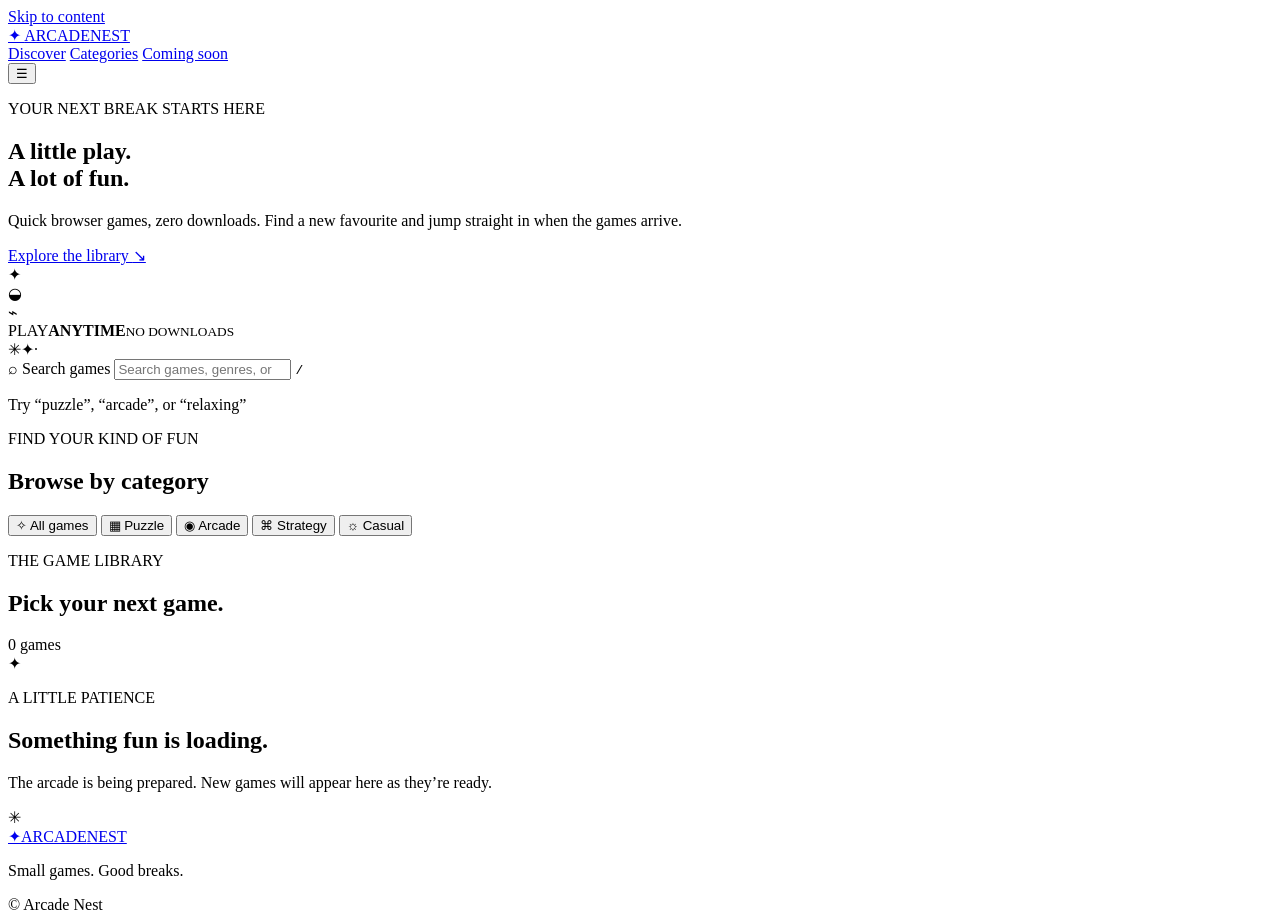
==== index.html @ bd43279f "Add files via upload" ====
<!doctype html>
<html lang="en">
<head>
  <meta charset="utf-8">
  <meta name="viewport" content="width=device-width, initial-scale=1">
  <meta name="description" content="Discover quick, fun browser games. Play free online games on Arcade Nest.">
  <meta name="theme-color" content="#10131f">
  <title>Arcade Nest — Play Something Different</title>
  <link rel="stylesheet" href="styles.css">
</head>
<body>
  <a class="skip-link" href="#main">Skip to content</a>
  <header class="site-header">
    <a class="brand" href="./" aria-label="Arcade Nest home">
      <span class="brand-mark" aria-hidden="true">✦</span>
      <span>ARCADE<span class="brand-accent">NEST</span></span>
    </a>
    <nav class="main-nav" aria-label="Main navigation">
      <a class="nav-link active" href="#discover">Discover</a>
      <a class="nav-link" href="#categories">Categories</a>
      <a class="nav-link" href="#coming-soon">Coming soon</a>
    </nav>
    <button class="menu-button" id="menuButton" aria-label="Open navigation" aria-expanded="false">☰</button>
  </header>

  <main id="main">
    <section class="hero" id="discover">
      <div class="hero-copy">
        <p class="eyebrow"><span class="live-dot"></span> YOUR NEXT BREAK STARTS HERE</p>
        <h1>A little play.<br><span>A lot of fun.</span></h1>
        <p class="hero-description">Quick browser games, zero downloads. Find a new favourite and jump straight in when the games arrive.</p>
        <a class="button button-primary" href="#game-library">Explore the library <span aria-hidden="true">↘</span></a>
      </div>
      <div class="hero-art" aria-hidden="true">
        <div class="art-orbit orbit-one"></div><div class="art-orbit orbit-two"></div>
        <div class="art-tile tile-purple">✦</div>
        <div class="art-tile tile-orange">◒</div>
        <div class="art-tile tile-green">⌁</div>
        <div class="art-center"><span>PLAY</span><strong>ANYTIME</strong><small>NO DOWNLOADS</small></div>
        <span class="spark spark-one">✳</span><span class="spark spark-two">✦</span><span class="spark spark-three">·</span>
      </div>
    </section>

    <section class="search-section" aria-label="Find a game">
      <div class="search-wrap">
        <span class="search-icon" aria-hidden="true">⌕</span>
        <label class="visually-hidden" for="gameSearch">Search games</label>
        <input id="gameSearch" type="search" placeholder="Search games, genres, or moods..." autocomplete="off">
        <kbd>/</kbd>
      </div>
      <p class="search-hint">Try “puzzle”, “arcade”, or “relaxing”</p>
    </section>

    <section class="section-block" id="categories">
      <div class="section-heading">
        <div><p class="eyebrow">FIND YOUR KIND OF FUN</p><h2>Browse by category</h2></div>
      </div>
      <div class="category-list" role="group" aria-label="Filter games by category">
        <button class="category-chip selected" data-category="all"><span>✧</span> All games</button>
        <button class="category-chip" data-category="puzzle"><span>▦</span> Puzzle</button>
        <button class="category-chip" data-category="arcade"><span>◉</span> Arcade</button>
        <button class="category-chip" data-category="strategy"><span>⌘</span> Strategy</button>
        <button class="category-chip" data-category="casual"><span>☼</span> Casual</button>
      </div>
    </section>

    <section class="section-block library-section" id="game-library">
      <div class="section-heading library-heading">
        <div><p class="eyebrow">THE GAME LIBRARY</p><h2>Pick your next game<span class="heading-period">.</span></h2></div>
        <span class="result-count" id="resultCount">0 games</span>
      </div>
      <div class="game-grid" id="gameGrid" aria-live="polite">
        <!-- Game cards are rendered from games.js. Add real games to the catalogue when ready. -->
      </div>
      <div class="empty-state" id="emptyState" hidden>
        <div class="empty-icon">⌕</div><h3>No games found</h3><p>Try another search or choose a different category.</p>
        <button class="button button-secondary" id="resetFilters">Clear filters</button>
      </div>
    </section>

    <section class="coming-soon-section" id="coming-soon">
      <div class="coming-icon" aria-hidden="true">✦</div>
      <div><p class="eyebrow">A LITTLE PATIENCE</p><h2>Something fun is loading.</h2><p>The arcade is being prepared. New games will appear here as they’re ready.</p></div>
      <span class="coming-decoration" aria-hidden="true">✳</span>
    </section>
  </main>

  <footer class="site-footer">
    <a class="brand footer-brand" href="./"><span class="brand-mark" aria-hidden="true">✦</span><span>ARCADE<span class="brand-accent">NEST</span></span></a>
    <p>Small games. Good breaks.</p>
    <span class="footer-note">© <span id="year"></span> Arcade Nest</span>
  </footer>

  <script src="games.js"></script>
  <script src="script.js"></script>
</body>
</html>
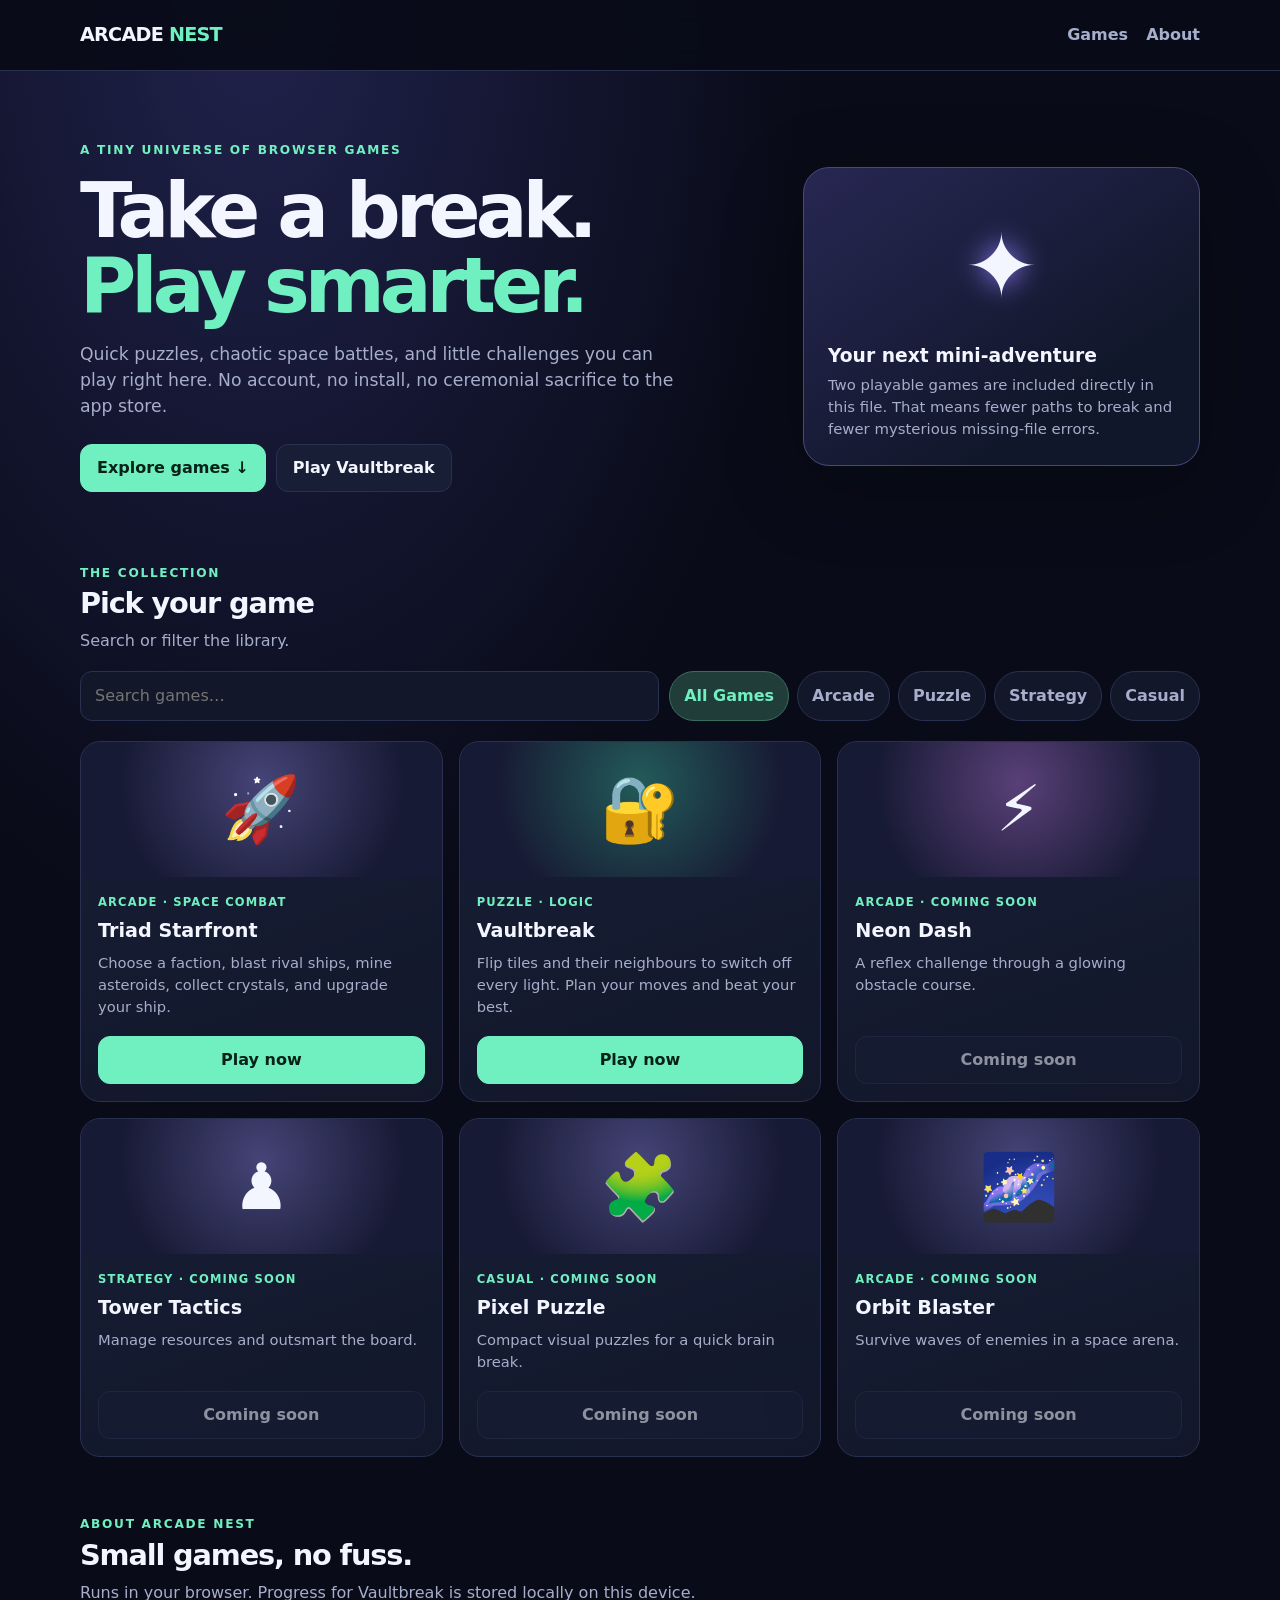
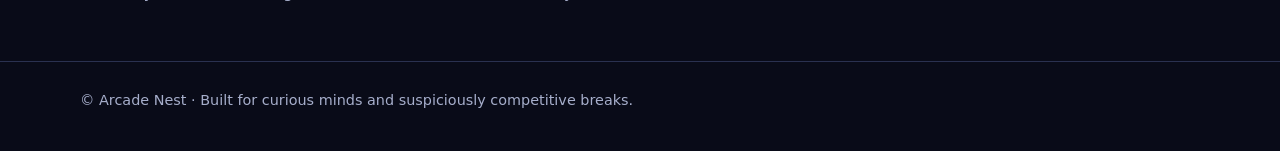
==== commit 83bc4408: "Rename arcade-nest-integrated.html to index.html" ====
--- a/index.html
+++ b/index.html
@@ -1,97 +1,100 @@
 <!doctype html>
 <html lang="en">
 <head>
-  <meta charset="utf-8">
-  <meta name="viewport" content="width=device-width, initial-scale=1">
-  <meta name="description" content="Discover quick, fun browser games. Play free online games on Arcade Nest.">
-  <meta name="theme-color" content="#10131f">
-  <title>Arcade Nest — Play Something Different</title>
-  <link rel="stylesheet" href="styles.css">
+<meta charset="utf-8">
+<meta name="viewport" content="width=device-width,initial-scale=1">
+<meta name="theme-color" content="#090b18">
+<title>Arcade Nest — Play Something Good</title>
+<style>
+:root{--bg:#090b18;--panel:#12172a;--panel2:#171e35;--ink:#f3f5ff;--muted:#a6aecb;--mint:#70f0c0;--violet:#9b8cff;--line:#2a3150;--danger:#ff718a}
+*{box-sizing:border-box}html{scroll-behavior:smooth}body{margin:0;background:radial-gradient(ellipse at 20% 0%,#20224c 0,transparent 38%),var(--bg);color:var(--ink);font:16px/1.5 system-ui,-apple-system,Segoe UI,Roboto,Arial,sans-serif}button,input{font:inherit}button{cursor:pointer}.wrap{width:min(1120px,calc(100% - 32px));margin:auto}.topbar{position:sticky;top:0;z-index:10;background:#090b18eF;border-bottom:1px solid var(--line);backdrop-filter:blur(12px)}.nav{height:70px;display:flex;align-items:center;justify-content:space-between;gap:16px}.brand{font-size:1.2rem;font-weight:900;letter-spacing:-.04em}.brand span{color:var(--mint)}.navlinks{display:flex;gap:18px}.navlinks a{color:var(--muted);text-decoration:none;font-weight:650}.navlinks a:hover{color:var(--mint)}.hero{padding:70px 0 38px;display:grid;grid-template-columns:1.4fr .8fr;gap:28px;align-items:center}.eyebrow{color:var(--mint);font-weight:800;letter-spacing:.14em;text-transform:uppercase;font-size:.76rem}.hero h1{font-size:clamp(2.7rem,6vw,5rem);line-height:.98;letter-spacing:-.065em;margin:14px 0 18px}.hero h1 em{font-style:normal;color:var(--mint)}.hero p{color:var(--muted);max-width:600px;font-size:1.08rem}.hero-card{padding:24px;border:1px solid #4b477d;background:linear-gradient(145deg,#272753,#11172b 72%);border-radius:26px;box-shadow:0 20px 80px #0004}.hero-orb{height:150px;display:grid;place-items:center;font-size:5.5rem;text-shadow:0 0 28px #8d80ff}.hero-card h3{margin:0 0 4px}.hero-card p{font-size:.93rem;margin:0}.actions{display:flex;gap:10px;flex-wrap:wrap;margin-top:24px}.btn{border:1px solid var(--line);background:var(--panel2);color:var(--ink);padding:11px 16px;border-radius:12px;font-weight:800}.btn.primary{background:var(--mint);color:#082119;border-color:var(--mint)}.btn:hover{transform:translateY(-1px);filter:brightness(1.08)}.section-head{display:flex;justify-content:space-between;align-items:end;gap:18px;margin:34px 0 18px}.section-head h2{margin:0;font-size:1.8rem;letter-spacing:-.04em}.section-head p{margin:4px 0 0;color:var(--muted)}.tools{display:flex;gap:10px;flex-wrap:wrap;margin-bottom:20px}.search{flex:1;min-width:190px;background:var(--panel);border:1px solid var(--line);color:var(--ink);padding:12px 14px;border-radius:12px;outline:none}.search:focus{border-color:var(--mint)}.filter{display:flex;gap:8px;flex-wrap:wrap}.filter button{background:var(--panel);border:1px solid var(--line);border-radius:999px;color:var(--muted);padding:9px 14px;font-weight:750}.filter button.active{background:#213d3a;color:var(--mint);border-color:#386e61}.grid{display:grid;grid-template-columns:repeat(3,minmax(0,1fr));gap:16px}.game-card{background:linear-gradient(160deg,var(--panel2),var(--panel));border:1px solid var(--line);border-radius:20px;overflow:hidden;display:flex;flex-direction:column;min-height:280px}.game-art{height:135px;display:grid;place-items:center;font-size:4rem;background:radial-gradient(circle at 50% 30%,#454477,#171a34 70%)}.game-card:nth-child(2) .game-art{background:radial-gradient(circle at 50% 30%,#235b59,#171a34 70%)}.game-card:nth-child(3) .game-art{background:radial-gradient(circle at 50% 30%,#594078,#171a34 70%)}.game-content{padding:17px;display:flex;flex:1;flex-direction:column}.tag{font-size:.72rem;text-transform:uppercase;letter-spacing:.1em;color:var(--mint);font-weight:900}.game-content h3{margin:6px 0;font-size:1.2rem}.game-content p{margin:0 0 18px;color:var(--muted);font-size:.92rem;flex:1}.game-content .btn{width:100%}.game-content .btn:disabled{opacity:.55;cursor:not-allowed;transform:none}.empty{display:none;color:var(--muted);padding:24px;text-align:center}.play-area{display:none;padding:26px 0 60px}.play-head{display:flex;justify-content:space-between;align-items:center;gap:12px;margin-bottom:14px}.play-head h2{margin:0}.game-frame{border:1px solid var(--line);background:#080b16;border-radius:20px;overflow:hidden;min-height:420px;position:relative}.game-frame canvas{display:block;width:100%;height:min(65vh,600px);min-height:360px;touch-action:none}.game-hud{display:flex;gap:10px;align-items:center;flex-wrap:wrap;padding:12px;background:var(--panel);border-bottom:1px solid var(--line)}.pill{border:1px solid var(--line);border-radius:999px;padding:6px 10px;color:var(--muted);font-size:.86rem}.pill strong{color:var(--ink)}.game-help{color:var(--muted);font-size:.9rem;margin:12px 2px}.vault-board{display:grid;gap:8px;width:min(500px,calc(100% - 24px));margin:24px auto;padding-bottom:24px}.tile{aspect-ratio:1;border:1px solid #39415f;border-radius:12px;background:#171d32;box-shadow:inset 0 0 0 1px #ffffff05;transition:.12s}.tile.on{background:linear-gradient(145deg,#8cf8d4,#36a991);box-shadow:0 0 18px #52e6c055;border-color:#b7ffeb}.tile:hover{transform:scale(.97)}.vault-center{text-align:center;padding:18px 10px 0}.vault-center h3{margin:0}.vault-center p{color:var(--muted);margin:4px}.vault-actions{display:flex;justify-content:center;gap:8px;flex-wrap:wrap;margin:14px}.footer{border-top:1px solid var(--line);padding:28px 0 40px;color:var(--muted);margin-top:56px;font-size:.9rem}.hidden{display:none!important}.notice{color:var(--muted);font-size:.85rem;margin-top:12px}
+@media(max-width:760px){.hero{grid-template-columns:1fr;padding-top:48px}.hero-card{display:none}.grid{grid-template-columns:repeat(2,minmax(0,1fr))}.navlinks{gap:10px;font-size:.88rem}.section-head{align-items:start;flex-direction:column}}
+@media(max-width:500px){.grid{grid-template-columns:1fr}.game-art{height:115px}.nav{height:60px}.navlinks a:nth-child(2){display:none}.hero h1{font-size:3.2rem}.game-frame canvas{min-height:330px}.play-head{align-items:start;flex-direction:column}}
+</style>
 </head>
 <body>
-  <a class="skip-link" href="#main">Skip to content</a>
-  <header class="site-header">
-    <a class="brand" href="./" aria-label="Arcade Nest home">
-      <span class="brand-mark" aria-hidden="true">✦</span>
-      <span>ARCADE<span class="brand-accent">NEST</span></span>
-    </a>
-    <nav class="main-nav" aria-label="Main navigation">
-      <a class="nav-link active" href="#discover">Discover</a>
-      <a class="nav-link" href="#categories">Categories</a>
-      <a class="nav-link" href="#coming-soon">Coming soon</a>
-    </nav>
-    <button class="menu-button" id="menuButton" aria-label="Open navigation" aria-expanded="false">☰</button>
-  </header>
+<header class="topbar"><div class="wrap nav"><a class="brand" href="#" onclick="showLibrary();return false" style="text-decoration:none;color:inherit">ARCADE <span>NEST</span></a><nav class="navlinks"><a href="#library" onclick="showLibrary()">Games</a><a href="#about">About</a></nav></div></header>
+<main>
+<div id="libraryView">
+<section class="wrap hero">
+<div><div class="eyebrow">A tiny universe of browser games</div><h1>Take a break.<br><em>Play smarter.</em></h1><p>Quick puzzles, chaotic space battles, and little challenges you can play right here. No account, no install, no ceremonial sacrifice to the app store.</p><div class="actions"><button class="btn primary" onclick="document.querySelector('#library').scrollIntoView({behavior:'smooth'})">Explore games ↓</button><button class="btn" onclick="launchGame('vaultbreak')">Play Vaultbreak</button></div></div>
+<aside class="hero-card"><div class="hero-orb">✦</div><h3>Your next mini-adventure</h3><p>Two playable games are included directly in this file. That means fewer paths to break and fewer mysterious missing-file errors.</p></aside>
+</section>
+<section class="wrap" id="library"><div class="section-head"><div><div class="eyebrow">The collection</div><h2>Pick your game</h2><p>Search or filter the library.</p></div></div>
+<div class="tools"><input id="search" class="search" type="search" placeholder="Search games…" aria-label="Search games"><div class="filter" id="filters"><button class="active" data-filter="All">All Games</button><button data-filter="Arcade">Arcade</button><button data-filter="Puzzle">Puzzle</button><button data-filter="Strategy">Strategy</button><button data-filter="Casual">Casual</button></div></div>
+<div class="grid" id="gameGrid">
+<article class="game-card" data-title="triad starfront space shooter" data-category="Arcade"><div class="game-art">🚀</div><div class="game-content"><div class="tag">Arcade · Space combat</div><h3>Triad Starfront</h3><p>Choose a faction, blast rival ships, mine asteroids, collect crystals, and upgrade your ship.</p><button class="btn primary" onclick="launchGame('starfront')">Play now</button></div></article>
+<article class="game-card" data-title="vaultbreak logic grid puzzle" data-category="Puzzle"><div class="game-art">🔐</div><div class="game-content"><div class="tag">Puzzle · Logic</div><h3>Vaultbreak</h3><p>Flip tiles and their neighbours to switch off every light. Plan your moves and beat your best.</p><button class="btn primary" onclick="launchGame('vaultbreak')">Play now</button></div></article>
+<article class="game-card" data-title="neon dash reflex arcade" data-category="Arcade"><div class="game-art">⚡</div><div class="game-content"><div class="tag">Arcade · Coming soon</div><h3>Neon Dash</h3><p>A reflex challenge through a glowing obstacle course.</p><button class="btn" disabled>Coming soon</button></div></article>
+<article class="game-card" data-title="tower tactics strategy" data-category="Strategy"><div class="game-art">♟️</div><div class="game-content"><div class="tag">Strategy · Coming soon</div><h3>Tower Tactics</h3><p>Manage resources and outsmart the board.</p><button class="btn" disabled>Coming soon</button></div></article>
+<article class="game-card" data-title="pixel puzzle casual" data-category="Casual"><div class="game-art">🧩</div><div class="game-content"><div class="tag">Casual · Coming soon</div><h3>Pixel Puzzle</h3><p>Compact visual puzzles for a quick brain break.</p><button class="btn" disabled>Coming soon</button></div></article>
+<article class="game-card" data-title="orbit blaster space arcade" data-category="Arcade"><div class="game-art">🌌</div><div class="game-content"><div class="tag">Arcade · Coming soon</div><h3>Orbit Blaster</h3><p>Survive waves of enemies in a space arena.</p><button class="btn" disabled>Coming soon</button></div></article>
+</div><div id="empty" class="empty">No games match that search. Try a different cosmic coordinate.</div>
+</section>
+</div>
+<section class="wrap play-area" id="playView">
+<div class="play-head"><div><div class="eyebrow">Now playing</div><h2 id="playTitle">Game</h2></div><button class="btn" onclick="showLibrary()">← Back to games</button></div>
+<div id="starfront" class="game-frame hidden"><div class="game-hud"><span class="pill">Faction: <strong id="factionLabel">Azure</strong></span><span class="pill">Crystals: <strong id="crystalLabel">0</strong></span><span class="pill">Ship level: <strong id="levelLabel">1</strong></span><span class="pill">Hull: <strong id="hullLabel">100</strong></span><button class="btn" id="upgradeBtn">Upgrade · 5 crystals</button><button class="btn" id="factionBtn">Change faction</button><button class="btn" id="restartStar">Restart</button></div><canvas id="spaceCanvas" aria-label="Triad Starfront space arena"></canvas><div class="game-help">Move with WASD / arrow keys or the on-screen direction pad. Aim with mouse/touch and click or press Space to fire. Destroy rival ships and collect crystals. On touch screens, drag on the left side to move and tap the right side to fire.</div></div>
+<div id="vaultbreak" class="game-frame hidden"><div class="game-hud"><span class="pill">Moves: <strong id="movesLabel">0</strong></span><span class="pill">Time: <strong id="timeLabel">0s</strong></span><span class="pill">Best: <strong id="bestLabel">—</strong></span><label class="pill">Difficulty: <select id="difficulty" style="background:transparent;color:inherit;border:0"><option value="4">Rookie 4×4</option><option value="5" selected>Agent 5×5</option><option value="6">Mastermind 6×6</option></select></label><button class="btn" id="undoBtn">Undo</button><button class="btn" id="hintBtn">Hint</button><button class="btn" id="newVault">New grid</button></div><div class="vault-center"><h3 id="vaultMessage">Switch off every light.</h3><p>Tap a tile to flip it and its up, down, left, and right neighbours.</p></div><div class="vault-board" id="vaultBoard"></div></div>
+</section>
+<section class="wrap" id="about" style="padding-top:24px"><div class="section-head"><div><div class="eyebrow">About Arcade Nest</div><h2>Small games, no fuss.</h2><p>Runs in your browser. Progress for Vaultbreak is stored locally on this device.</p></div></div></section>
+</main>
+<footer class="footer"><div class="wrap">© Arcade Nest · Built for curious minds and suspiciously competitive breaks.</div></footer>
+<script>
+'use strict';
+const libraryView=document.getElementById('libraryView'),playView=document.getElementById('playView'),playTitle=document.getElementById('playTitle');
+let activeGame=null;
+function showLibrary(){stopStar();libraryView.classList.remove('hidden');playView.style.display='none';window.scrollTo({top:0,behavior:'smooth'});activeGame=null}
+function launchGame(which){libraryView.classList.add('hidden');playView.style.display='block';activeGame=which;if(which==='starfront'){playTitle.textContent='Triad Starfront';document.getElementById('starfront').classList.remove('hidden');document.getElementById('vaultbreak').classList.add('hidden');startStar()}else{stopStar();playTitle.textContent='Vaultbreak';document.getElementById('vaultbreak').classList.remove('hidden');document.getElementById('starfront').classList.add('hidden');if(!vaultReady)newVault()}window.scrollTo({top:0,behavior:'smooth'})}
+const search=document.getElementById('search');let selectedFilter='All';
+function filterCards(){let q=search.value.toLowerCase().trim(),shown=0;document.querySelectorAll('.game-card').forEach(c=>{let ok=(selectedFilter==='All'||c.dataset.category===selectedFilter)&&c.dataset.title.includes(q);c.style.display=ok?'flex':'none';if(ok)shown++});document.getElementById('empty').style.display=shown?'none':'block'}
+search.addEventListener('input',filterCards);document.querySelectorAll('#filters button').forEach(b=>b.addEventListener('click',()=>{selectedFilter=b.dataset.filter;document.querySelectorAll('#filters button').forEach(x=>x.classList.toggle('active',x===b));filterCards()}));
 
-  <main id="main">
-    <section class="hero" id="discover">
-      <div class="hero-copy">
-        <p class="eyebrow"><span class="live-dot"></span> YOUR NEXT BREAK STARTS HERE</p>
-        <h1>A little play.<br><span>A lot of fun.</span></h1>
-        <p class="hero-description">Quick browser games, zero downloads. Find a new favourite and jump straight in when the games arrive.</p>
-        <a class="button button-primary" href="#game-library">Explore the library <span aria-hidden="true">↘</span></a>
-      </div>
-      <div class="hero-art" aria-hidden="true">
-        <div class="art-orbit orbit-one"></div><div class="art-orbit orbit-two"></div>
-        <div class="art-tile tile-purple">✦</div>
-        <div class="art-tile tile-orange">◒</div>
-        <div class="art-tile tile-green">⌁</div>
-        <div class="art-center"><span>PLAY</span><strong>ANYTIME</strong><small>NO DOWNLOADS</small></div>
-        <span class="spark spark-one">✳</span><span class="spark spark-two">✦</span><span class="spark spark-three">·</span>
-      </div>
-    </section>
+/* Vaultbreak: Lights Out puzzle. Boards are generated from a solved board, so every grid is solvable. */
+let vaultReady=false,vSize=5,vBoard=[],vHistory=[],vMoves=0,vStart=0,vTimer=null,vWon=false;
+const boardEl=document.getElementById('vaultBoard');
+function toggleCross(arr,n,i){let r=Math.floor(i/n),c=i%n;[ [r,c],[r-1,c],[r+1,c],[r,c-1],[r,c+1] ].forEach(([y,x])=>{if(y>=0&&y<n&&x>=0&&x<n)arr[y*n+x]=!arr[y*n+x]})}
+function newVault(){clearInterval(vTimer);vSize=+document.getElementById('difficulty').value;vBoard=Array(vSize*vSize).fill(false);vHistory=[];vMoves=0;vWon=false;vStart=Date.now();for(let k=0;k<vSize*vSize*2;k++){if(Math.random()<.65)toggleCross(vBoard,vSize,Math.floor(Math.random()*vBoard.length))}if(vBoard.every(x=>!x))toggleCross(vBoard,vSize,Math.floor(Math.random()*vBoard.length));vaultReady=true;document.getElementById('vaultMessage').textContent='Switch off every light.';boardEl.style.gridTemplateColumns=`repeat(${vSize},1fr)`;renderVault();vTimer=setInterval(updateVaultTime,1000);updateVaultTime();updateVaultBest()}
+function renderVault(){boardEl.innerHTML='';vBoard.forEach((on,i)=>{let b=document.createElement('button');b.className='tile'+(on?' on':'');b.setAttribute('aria-label',`Row ${Math.floor(i/vSize)+1}, column ${i%vSize+1}, ${on?'lit':'off'}`);b.addEventListener('click',()=>moveVault(i));boardEl.appendChild(b)});document.getElementById('movesLabel').textContent=vMoves}
+function moveVault(i){if(vWon)return;vHistory.push({board:vBoard.slice(),moves:vMoves});toggleCross(vBoard,vSize,i);vMoves++;renderVault();if(vBoard.every(x=>!x)){vWon=true;clearInterval(vTimer);document.getElementById('vaultMessage').textContent=`Vault cracked in ${vMoves} moves!`;let key='vaultBest'+vSize,old=localStorage.getItem(key),score=`${vMoves} moves · ${Math.floor((Date.now()-vStart)/1000)}s`;if(!old||vMoves<parseInt(old,10))localStorage.setItem(key,String(vMoves));updateVaultBest();document.getElementById('timeLabel').textContent=Math.floor((Date.now()-vStart)/1000)+'s';}}
+function updateVaultTime(){if(!vWon)document.getElementById('timeLabel').textContent=Math.floor((Date.now()-vStart)/1000)+'s'}
+function updateVaultBest(){let b=localStorage.getItem('vaultBest'+vSize);document.getElementById('bestLabel').textContent=b?b+' moves':'—'}
+document.getElementById('undoBtn').addEventListener('click',()=>{if(!vHistory.length||vWon)return;let s=vHistory.pop();vBoard=s.board;vMoves=s.moves;renderVault()});
+document.getElementById('hintBtn').addEventListener('click',()=>{if(vWon)return;let i=vBoard.findIndex(Boolean);if(i<0)i=0;let tiles=boardEl.children;if(tiles[i]){tiles[i].style.outline='3px solid #fff';setTimeout(()=>{if(tiles[i])tiles[i].style.outline=''},900)}document.getElementById('vaultMessage').textContent='Hint: the highlighted tile is one possible move. The puzzle is always solvable.'});
+document.getElementById('newVault').addEventListener('click',newVault);document.getElementById('difficulty').addEventListener('change',newVault);
 
-    <section class="search-section" aria-label="Find a game">
-      <div class="search-wrap">
-        <span class="search-icon" aria-hidden="true">⌕</span>
-        <label class="visually-hidden" for="gameSearch">Search games</label>
-        <input id="gameSearch" type="search" placeholder="Search games, genres, or moods..." autocomplete="off">
-        <kbd>/</kbd>
-      </div>
-      <p class="search-hint">Try “puzzle”, “arcade”, or “relaxing”</p>
-    </section>
-
-    <section class="section-block" id="categories">
-      <div class="section-heading">
-        <div><p class="eyebrow">FIND YOUR KIND OF FUN</p><h2>Browse by category</h2></div>
-      </div>
-      <div class="category-list" role="group" aria-label="Filter games by category">
-        <button class="category-chip selected" data-category="all"><span>✧</span> All games</button>
-        <button class="category-chip" data-category="puzzle"><span>▦</span> Puzzle</button>
-        <button class="category-chip" data-category="arcade"><span>◉</span> Arcade</button>
-        <button class="category-chip" data-category="strategy"><span>⌘</span> Strategy</button>
-        <button class="category-chip" data-category="casual"><span>☼</span> Casual</button>
-      </div>
-    </section>
-
-    <section class="section-block library-section" id="game-library">
-      <div class="section-heading library-heading">
-        <div><p class="eyebrow">THE GAME LIBRARY</p><h2>Pick your next game<span class="heading-period">.</span></h2></div>
-        <span class="result-count" id="resultCount">0 games</span>
-      </div>
-      <div class="game-grid" id="gameGrid" aria-live="polite">
-        <!-- Game cards are rendered from games.js. Add real games to the catalogue when ready. -->
-      </div>
-      <div class="empty-state" id="emptyState" hidden>
-        <div class="empty-icon">⌕</div><h3>No games found</h3><p>Try another search or choose a different category.</p>
-        <button class="button button-secondary" id="resetFilters">Clear filters</button>
-      </div>
-    </section>
-
-    <section class="coming-soon-section" id="coming-soon">
-      <div class="coming-icon" aria-hidden="true">✦</div>
-      <div><p class="eyebrow">A LITTLE PATIENCE</p><h2>Something fun is loading.</h2><p>The arcade is being prepared. New games will appear here as they’re ready.</p></div>
-      <span class="coming-decoration" aria-hidden="true">✳</span>
-    </section>
-  </main>
-
-  <footer class="site-footer">
-    <a class="brand footer-brand" href="./"><span class="brand-mark" aria-hidden="true">✦</span><span>ARCADE<span class="brand-accent">NEST</span></span></a>
-    <p>Small games. Good breaks.</p>
-    <span class="footer-note">© <span id="year"></span> Arcade Nest</span>
-  </footer>
-
-  <script src="games.js"></script>
-  <script src="script.js"></script>
+/* Triad Starfront: original compact single-player arena, inspired by the broad three-faction space-shooter genre. */
+const canvas=document.getElementById('spaceCanvas'),ctx=canvas.getContext('2d');
+let raf=0,lastTime=0,starRunning=false,keys={},pointer={x:0,y:0,down:false},player,ships=[],rocks=[],crystals=[],shots=[],particles=[],faction=0,starLevel=1,starCrystals=0,starHull=100,world={w:1800,h:1300},camera={x:0,y:0},touchMove=null,touchFire=false;
+const factions=[{name:'Azure',color:'#6dbbff'},{name:'Crimson',color:'#ff6b82'},{name:'Violet',color:'#b69aff'}];
+function resizeCanvas(){let rect=canvas.getBoundingClientRect(),dpr=Math.min(window.devicePixelRatio||1,2);canvas.width=Math.max(320,Math.floor(rect.width*dpr));canvas.height=Math.max(320,Math.floor(rect.height*dpr));ctx.setTransform(dpr,0,0,dpr,0,0)}
+window.addEventListener('resize',()=>{if(starRunning)resizeCanvas()});
+function startStar(){stopStar();resizeCanvas();faction=0;starLevel=1;starCrystals=0;starHull=100;keys={};shots=[];particles=[];crystals=[];rocks=[];ships=[];player={x:world.w/2,y:world.h/2,vx:0,vy:0,r:15,hp:100,fire:0};for(let i=0;i<38;i++)rocks.push({x:100+Math.random()*(world.w-200),y:100+Math.random()*(world.h-200),r:14+Math.random()*25,hp:2+Math.floor(Math.random()*3),rot:Math.random()*6,spin:(Math.random()-.5)*.7});for(let i=0;i<13;i++)spawnShip(i);starRunning=true;lastTime=performance.now();raf=requestAnimationFrame(starLoop);updateStarHud()}
+function stopStar(){starRunning=false;if(raf)cancelAnimationFrame(raf);raf=0}
+function spawnShip(i){let f=(i%2)+1;ships.push({x:80+Math.random()*(world.w-160),y:80+Math.random()*(world.h-160),vx:0,vy:0,r:12+Math.random()*3,hp:35+starLevel*2,max:35+starLevel*2,faction:f,fire:Math.random(),phase:Math.random()*6.28})}
+function updateStarHud(){document.getElementById('factionLabel').textContent=factions[faction].name;document.getElementById('factionLabel').style.color=factions[faction].color;document.getElementById('crystalLabel').textContent=starCrystals;document.getElementById('levelLabel').textContent=starLevel;document.getElementById('hullLabel').textContent=Math.max(0,Math.round(starHull))}
+function starLoop(t){if(!starRunning)return;let dt=Math.min((t-lastTime)/1000,.035);lastTime=t;updateStar(dt);drawStar();raf=requestAnimationFrame(starLoop)}
+function updateStar(dt){let speed=250+starLevel*14,ax=0,ay=0;if(keys.ArrowLeft||keys.a||keys.A)ax--;if(keys.ArrowRight||keys.d||keys.D)ax++;if(keys.ArrowUp||keys.w||keys.W)ay--;if(keys.ArrowDown||keys.s||keys.S)ay++;if(touchMove){ax+=touchMove.x;ay+=touchMove.y}let m=Math.hypot(ax,ay)||1;player.vx+=(ax/m)*speed*dt*4;player.vy+=(ay/m)*speed*dt*4;player.vx*=Math.pow(.08,dt);player.vy*=Math.pow(.08,dt);player.x=Math.max(20,Math.min(world.w-20,player.x+player.vx*dt));player.y=Math.max(20,Math.min(world.h-20,player.y+player.vy*dt));camera.x=player.x-canvas.clientWidth/2;camera.y=player.y-canvas.clientHeight/2;camera.x=Math.max(0,Math.min(world.w-canvas.clientWidth,camera.x));camera.y=Math.max(0,Math.min(world.h-canvas.clientHeight,camera.y));
+player.fire-=dt;if((pointer.down||keys[' ']||touchFire)&&player.fire<=0){let px=pointer.x+camera.x,py=pointer.y+camera.y,ang=Math.atan2(py-player.y,px-player.x);shots.push({x:player.x+Math.cos(ang)*18,y:player.y+Math.sin(ang)*18,vx:Math.cos(ang)*620,vy:Math.sin(ang)*620,life:1.1,owner:'player',dmg:13+starLevel*3});player.fire=.18}
+for(let r of rocks){r.rot+=r.spin*dt}
+for(let s of ships){let dx=player.x-s.x,dy=player.y-s.y,d=Math.hypot(dx,dy)||1;let hostile=s.faction!==faction;if(hostile){s.vx+=(dx/d)*55*dt;s.vy+=(dy/d)*55*dt}else{s.vx+=(-dx/d)*20*dt;s.vy+=(-dy/d)*20*dt}s.vx*=Math.pow(.18,dt);s.vy*=Math.pow(.18,dt);s.x=Math.max(15,Math.min(world.w-15,s.x+s.vx*dt));s.y=Math.max(15,Math.min(world.h-15,s.y+s.vy*dt));s.fire-=dt;if(hostile&&d<520&&s.fire<=0){shots.push({x:s.x,y:s.y,vx:dx/d*290,vy:dy/d*290,life:2,owner:'enemy',dmg:7});s.fire=1.1+Math.random()*.9}if(hostile&&d<s.r+player.r+2){starHull-=7*dt}}
+for(let b of shots){b.x+=b.vx*dt;b.y+=b.vy*dt;b.life-=dt;if(b.owner==='player'){for(let s of ships){if(s.hp>0&&Math.hypot(b.x-s.x,b.y-s.y)<s.r+3){s.hp-=b.dmg;b.life=0;if(s.hp<=0){crystals.push({x:s.x,y:s.y,value:2});for(let k=0;k<7;k++)particles.push({x:s.x,y:s.y,vx:(Math.random()-.5)*180,vy:(Math.random()-.5)*180,life:.45,color:factions[s.faction].color})}}}for(let r of rocks){if(r.hp>0&&Math.hypot(b.x-r.x,b.y-r.y)<r.r){r.hp-=1;b.life=0;if(r.hp<=0)crystals.push({x:r.x,y:r.y,value:1});break}}}else if(Math.hypot(b.x-player.x,b.y-player.y)<player.r+3){starHull-=b.dmg;b.life=0}}
+shots=shots.filter(b=>b.life>0);ships=ships.filter(s=>s.hp>0);rocks=rocks.filter(r=>r.hp>0);for(let c of crystals){let d=Math.hypot(c.x-player.x,c.y-player.y);if(d<45){c.x+=(player.x-c.x)*Math.min(1,dt*4);c.y+=(player.y-c.y)*Math.min(1,dt*4)}if(d<player.r+10){starCrystals+=c.value;c.collected=true}}crystals=crystals.filter(c=>!c.collected);for(let p of particles){p.x+=p.vx*dt;p.y+=p.vy*dt;p.life-=dt}particles=particles.filter(p=>p.life>0);if(ships.length<9&&Math.random()<dt*.5)spawnShip(Math.floor(Math.random()*12));if(rocks.length<24&&Math.random()<dt*.2)rocks.push({x:Math.random()*world.w,y:Math.random()*world.h,r:15+Math.random()*20,hp:3,rot:0,spin:.2});if(starHull<=0){starHull=0;starRunning=false;drawStar();ctx.fillStyle='#000b';ctx.fillRect(0,0,canvas.clientWidth,canvas.clientHeight);ctx.fillStyle='#fff';ctx.textAlign='center';ctx.font='bold 30px system-ui';ctx.fillText('SHIP DISABLED',canvas.clientWidth/2,canvas.clientHeight/2);ctx.font='16px system-ui';ctx.fillText('Press Restart to rejoin the battle',canvas.clientWidth/2,canvas.clientHeight/2+30)}updateStarHud()}
+function drawStar(){let w=canvas.clientWidth,h=canvas.clientHeight;ctx.clearRect(0,0,w,h);ctx.fillStyle='#070b18';ctx.fillRect(0,0,w,h);ctx.save();ctx.translate(-camera.x,-camera.y);ctx.strokeStyle='#202744';ctx.lineWidth=1;for(let x=0;x<world.w;x+=100){ctx.beginPath();ctx.moveTo(x,0);ctx.lineTo(x,world.h);ctx.stroke()}for(let y=0;y<world.h;y+=100){ctx.beginPath();ctx.moveTo(0,y);ctx.lineTo(world.w,y);ctx.stroke()}for(let i=0;i<120;i++){let x=(i*317)%world.w,y=(i*197)%world.h;ctx.fillStyle='#7b8ab8';ctx.globalAlpha=.25+(i%4)*.12;ctx.fillRect(x,y,2,2)}ctx.globalAlpha=1;
+for(let r of rocks){ctx.save();ctx.translate(r.x,r.y);ctx.rotate(r.rot);ctx.beginPath();for(let i=0;i<9;i++){let a=i*Math.PI*2/9,rr=r.r*(.78+(i%3)*.1);i?ctx.lineTo(Math.cos(a)*rr,Math.sin(a)*rr):ctx.moveTo(Math.cos(a)*rr,Math.sin(a)*rr)}ctx.closePath();ctx.fillStyle='#333b54';ctx.strokeStyle='#78839f';ctx.fill();ctx.stroke();ctx.restore()}
+for(let c of crystals){ctx.save();ctx.translate(c.x,c.y);ctx.rotate(Math.PI/4);ctx.fillStyle='#70f0c0';ctx.shadowColor='#70f0c0';ctx.shadowBlur=16;ctx.fillRect(-6,-6,12,12);ctx.restore()}
+for(let s of ships)drawShip(s.x,s.y,s.r,factions[s.faction].color,Math.atan2(player.y-s.y,player.x-s.x));drawShip(player.x,player.y,player.r,factions[faction].color,Math.atan2(pointer.y+camera.y-player.y,pointer.x+camera.x-player.x),true);
+for(let b of shots){ctx.fillStyle=b.owner==='player'?factions[faction].color:'#ff7288';ctx.shadowColor=ctx.fillStyle;ctx.shadowBlur=10;ctx.beginPath();ctx.arc(b.x,b.y,b.owner==='player'?3.5:3,0,Math.PI*2);ctx.fill();ctx.shadowBlur=0}for(let p of particles){ctx.globalAlpha=Math.max(0,p.life*2);ctx.fillStyle=p.color;ctx.fillRect(p.x,p.y,3,3)}ctx.globalAlpha=1;ctx.restore();
+ctx.fillStyle='#dbe4ff';ctx.font='12px system-ui';ctx.fillText('ASTEROID BELT',14,22);ctx.fillStyle='#a6aecb';ctx.fillText('Enemies: '+ships.filter(s=>s.faction!==faction).length,14,40);
+}
+function drawShip(x,y,r,color,angle,isPlayer=false){ctx.save();ctx.translate(x,y);ctx.rotate(angle);ctx.beginPath();ctx.moveTo(r*1.45,0);ctx.lineTo(-r*.85,-r*.8);ctx.lineTo(-r*.45,0);ctx.lineTo(-r*.85,r*.8);ctx.closePath();ctx.fillStyle=color;ctx.shadowColor=color;ctx.shadowBlur=isPlayer?18:7;ctx.fill();ctx.shadowBlur=0;if(isPlayer){ctx.strokeStyle='#fff';ctx.lineWidth=1.5;ctx.stroke()}ctx.restore()}
+function setPointer(e){let r=canvas.getBoundingClientRect();pointer.x=e.clientX-r.left;pointer.y=e.clientY-r.top}
+canvas.addEventListener('pointermove',e=>{setPointer(e);if(e.pointerType==='touch'&&e.clientX<canvas.getBoundingClientRect().left+canvas.clientWidth*.45){let r=canvas.getBoundingClientRect();touchMove={x:(e.clientX-(r.left+r.width*.22))/(r.width*.18),y:(e.clientY-(r.top+r.height*.5))/(r.height*.35)};let m=Math.hypot(touchMove.x,touchMove.y)||1;touchMove.x/=Math.max(1,m);touchMove.y/=Math.max(1,m)}});
+canvas.addEventListener('pointerdown',e=>{setPointer(e);canvas.setPointerCapture?.(e.pointerId);if(e.pointerType==='touch'){if(e.clientX<canvas.getBoundingClientRect().left+canvas.clientWidth*.45){touchMove={x:0,y:0}}else touchFire=true}else pointer.down=true});
+canvas.addEventListener('pointerup',e=>{pointer.down=false;touchMove=null;touchFire=false});canvas.addEventListener('pointercancel',()=>{pointer.down=false;touchMove=null;touchFire=false});
+window.addEventListener('keydown',e=>{keys[e.key]=true;if(['ArrowUp','ArrowDown','ArrowLeft','ArrowRight',' '].includes(e.key)&&activeGame==='starfront')e.preventDefault()});window.addEventListener('keyup',e=>keys[e.key]=false);
+document.getElementById('upgradeBtn').addEventListener('click',()=>{if(starCrystals>=5){starCrystals-=5;starLevel++;starHull=Math.min(100,starHull+15);updateStarHud()}else{document.getElementById('upgradeBtn').textContent='Need 5 crystals';setTimeout(()=>document.getElementById('upgradeBtn').textContent='Upgrade · 5 crystals',900)}});
+document.getElementById('factionBtn').addEventListener('click',()=>{faction=(faction+1)%3;updateStarHud()});document.getElementById('restartStar').addEventListener('click',startStar);
+</script>
 </body>
 </html>
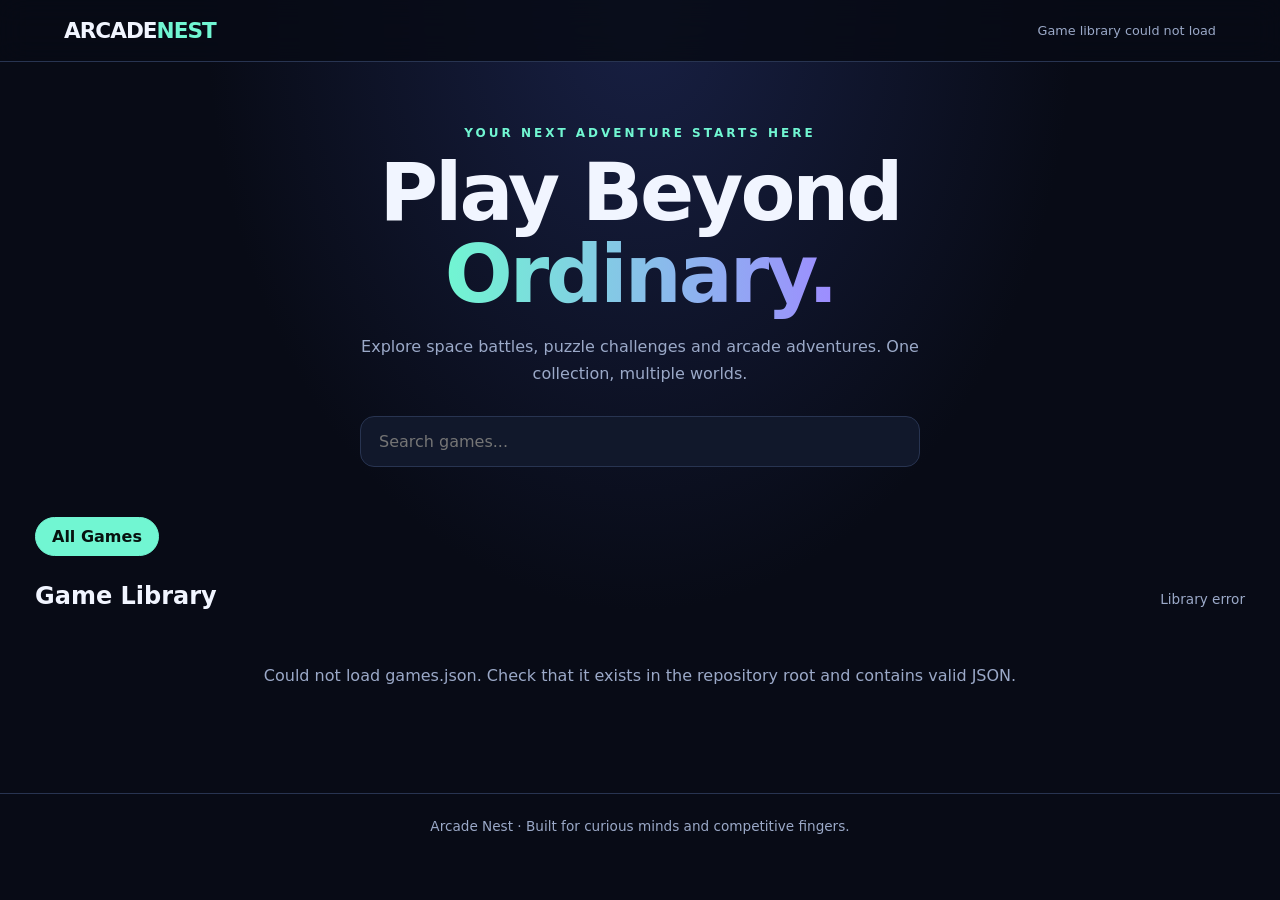
==== commit 6dc0da54: "Create index.html" ====
--- a/index.html
+++ b/index.html
@@ -1,100 +1,602 @@
-<!doctype html>
+<!DOCTYPE html>
 <html lang="en">
 <head>
-<meta charset="utf-8">
+  <meta name="google-site-verification" content="3nID4ht8TWQpAiobn6CXA8mtwhDAMIKQcCTpIVv_ilw" />
+  <meta charset="UTF-8">
+  <meta name="viewport" content="width=device-width, initial-scale=1">
+  <meta name="theme-color" content="#080b16">
+  <title>Arcade Nest | Play Beyond</title>
+  <style>
+    :root {
+      --bg: #080b16;
+      --panel: #11182b;
+      --panel2: #18223a;
+      --text: #f1f5ff;
+      --muted: #9ba9c8;
+      --accent: #71f6d2;
+      --accent2: #9d8cff;
+      --border: #283451;
+    }
+
+    * { box-sizing: border-box; }
+
+    body {
+      margin: 0;
+      background:
+        radial-gradient(ellipse at top, #182044 0%, transparent 48%),
+        var(--bg);
+      color: var(--text);
+      font-family: system-ui, -apple-system, sans-serif;
+      min-height: 100vh;
+    }
+
+    button, input { font: inherit; }
+
+    button {
+      cursor: pointer;
+      border: 0;
+    }
+
+    .topbar {
+      display: flex;
+      align-items: center;
+      justify-content: space-between;
+      gap: 16px;
+      padding: 18px clamp(16px, 5vw, 64px);
+      border-bottom: 1px solid var(--border);
+      background: #080b16dc;
+      position: sticky;
+      top: 0;
+      z-index: 5;
+      backdrop-filter: blur(14px);
+    }
+
+    .logo {
+      font-size: 1.35rem;
+      font-weight: 900;
+      letter-spacing: -1px;
+    }
+
+    .logo span { color: var(--accent); }
+
+    .status {
+      color: var(--muted);
+      font-size: .8rem;
+    }
+
+    .hero {
+      padding: 64px 20px 38px;
+      text-align: center;
+    }
+
+    .eyebrow {
+      color: var(--accent);
+      text-transform: uppercase;
+      letter-spacing: 3px;
+      font-weight: 800;
+      font-size: .75rem;
+    }
+
+    h1 {
+      margin: 12px 0;
+      font-size: clamp(2.4rem, 8vw, 5rem);
+      line-height: 1.02;
+      letter-spacing: -3px;
+    }
+
+    h1 span {
+      background: linear-gradient(90deg, var(--accent), var(--accent2));
+      -webkit-background-clip: text;
+      background-clip: text;
+      color: transparent;
+    }
+
+    .hero p {
+      max-width: 570px;
+      margin: 18px auto 28px;
+      color: var(--muted);
+      line-height: 1.7;
+    }
+
+    .search-wrap {
+      width: min(560px, 100%);
+      margin: auto;
+    }
+
+    #search {
+      width: 100%;
+      padding: 15px 18px;
+      border: 1px solid var(--border);
+      border-radius: 14px;
+      outline: none;
+      background: var(--panel);
+      color: var(--text);
+    }
+
+    #search:focus { border-color: var(--accent); }
+
+    main {
+      max-width: 1250px;
+      padding: 0 20px 70px;
+      margin: auto;
+    }
+
+    .toolbar {
+      display: flex;
+      flex-wrap: wrap;
+      align-items: center;
+      gap: 10px;
+      margin: 12px 0 26px;
+    }
+
+    .filter {
+      background: var(--panel);
+      color: var(--muted);
+      border: 1px solid var(--border);
+      border-radius: 999px;
+      padding: 9px 16px;
+    }
+
+    .filter.active {
+      color: #07120f;
+      background: var(--accent);
+      border-color: var(--accent);
+      font-weight: 800;
+    }
+
+    .section-heading {
+      display: flex;
+      justify-content: space-between;
+      align-items: baseline;
+      gap: 12px;
+      margin-bottom: 18px;
+    }
+
+    .section-heading h2 {
+      margin: 0;
+      font-size: 1.5rem;
+    }
+
+    #count {
+      color: var(--muted);
+      font-size: .85rem;
+    }
+
+    .grid {
+      display: grid;
+      grid-template-columns: repeat(auto-fill, minmax(min(100%, 250px), 1fr));
+      gap: 18px;
+    }
+
+    .card {
+      overflow: hidden;
+      background: linear-gradient(150deg, var(--panel2), var(--panel));
+      border: 1px solid var(--border);
+      border-radius: 18px;
+      transition: transform .2s, border-color .2s;
+    }
+
+    .card:hover {
+      transform: translateY(-5px);
+      border-color: var(--accent);
+    }
+
+    .cover {
+      height: 150px;
+      display: grid;
+      place-items: center;
+      font-size: 4rem;
+      background:
+        radial-gradient(circle at 50% 70%, #5146a966, transparent 55%),
+        linear-gradient(135deg, #182949, #111426);
+      position: relative;
+    }
+
+    .cover::after {
+      content: "";
+      position: absolute;
+      inset: 0;
+      opacity: .3;
+      background-image: radial-gradient(#fff 1px, transparent 1px);
+      background-size: 24px 24px;
+    }
+
+    .cover span { z-index: 1; }
+
+    .card-content { padding: 17px; }
+
+    .card h3 {
+      margin: 0 0 8px;
+      font-size: 1.15rem;
+    }
+
+    .card p {
+      min-height: 42px;
+      margin: 0 0 16px;
+      color: var(--muted);
+      font-size: .88rem;
+      line-height: 1.5;
+    }
+
+    .card-bottom {
+      display: flex;
+      justify-content: space-between;
+      align-items: center;
+      gap: 10px;
+    }
+
+    .tag {
+      color: var(--accent);
+      font-size: .75rem;
+      text-transform: capitalize;
+    }
+
+    .play {
+      background: var(--accent);
+      color: #07120f;
+      border-radius: 9px;
+      padding: 9px 14px;
+      font-weight: 850;
+    }
+
+    .play:hover { filter: brightness(1.1); }
+
+    .empty, .message {
+      color: var(--muted);
+      text-align: center;
+      padding: 35px 12px;
+      line-height: 1.6;
+    }
+
+    footer {
+      border-top: 1px solid var(--border);
+      padding: 24px 16px;
+      text-align: center;
+      color: var(--muted);
+      font-size: .85rem;
+    }
+
+    .modal {
+      position: fixed;
+      inset: 0;
+      z-index: 20;
+      display: none;
+      background: #03050beF;
+      padding: 12px;
+    }
+
+    .modal.open { display: flex; flex-direction: column; }
+
+    .modal-bar {
+      display: flex;
+      justify-content: space-between;
+      align-items: center;
+      gap: 12px;
+      padding: 8px 4px 12px;
+    }
+
+    #gameTitle {
+      font-weight: 850;
+      overflow-wrap: anywhere;
+    }
+
+    .close {
+      background: #26324d;
+      color: white;
+      border-radius: 9px;
+      padding: 10px 15px;
+    }
+
+    #gameFrame {
+      flex: 1;
+      width: 100%;
+      min-height: 0;
+      background: #080b16;
+      border: 1px solid var(--border);
+      border-radius: 12px;
+    }
+
+    @media (max-width: 500px) {
+      .hero { padding-top: 44px; }
+      h1 { letter-spacing: -1.5px; }
+      .status { display: none; }
+    }
+  </style>
+</head>
+<body>
+  <header class="topbar">
+    <div class="logo">ARCADE<span>NEST</span></div>
+    <div class="status" id="siteStatus">Loading game library...</div>
+  </header>
+
+  <section class="hero">
+    <div class="eyebrow">Your next adventure starts here</div>
+    <h1>Play Beyond<br><span>Ordinary.</span></h1>
+    <p>
+      Explore space battles, puzzle challenges and arcade adventures.
+      One collection, multiple worlds.
+    </p>
+    <div class="search-wrap">
+      <input id="search" type="search"
+        placeholder="Search games..." aria-label="Search games">
+    </div>
+  </section>
+
+  <main>
+    <div class="toolbar" id="filters">
+      <button class="filter active" data-category="all">All Games</button>
+    </div>
+
+    <div class="section-heading">
+      <h2>Game Library</h2>
+      <span id="count">Loading...</span>
+    </div>
+
+    <div class="grid" id="gameGrid"></div>
+    <div class="empty" id="emptyState" hidden>
+      No games found. Try another search or category.
+    </div>
+  </main>
+
+  <footer>
+    Arcade Nest · Built for curious minds and competitive fingers.
+  </footer>
+
+  <div class="modal" id="gameModal" role="dialog"
+       aria-modal="true" aria-label="Game window">
+    <div class="modal-bar">
+      <span id="gameTitle">Game</span>
+      <button class="close" id="closeGame">✕ Close Game</button>
+    </div>
+    <iframe id="gameFrame" title="Game"
+      allow="fullscreen; autoplay"
+      referrerpolicy="strict-origin-when-cross-origin"></iframe>
+  </div>
+
+  <script>
+    (() => {
+      "use strict";
+
+      const grid = document.getElementById("gameGrid");
+      const search = document.getElementById("search");
+      const filters = document.getElementById("filters");
+      const count = document.getElementById("count");
+      const emptyState = document.getElementById("emptyState");
+      const status = document.getElementById("siteStatus");
+      const modal = document.getElementById("gameModal");
+      const frame = document.getElementById("gameFrame");
+      const gameTitle = document.getElementById("gameTitle");
+
+      let games = [];
+      let activeCategory = "all";
+
+      const icons = {
+        arcade: "🚀",
+        action: "⚡",
+        puzzle: "🧩",
+        strategy: "🧠",
+        racing: "🏎️",
+        shooter: "🌌"
+      };
+
+      function safeText(value, fallback = "") {
+        return typeof value === "string" ? value : fallback;
+      }
+
+      function normalisePath(path) {
+        // Resolve paths relative to this website, not the domain root.
+        return new URL(path, document.baseURI).href;
+      }
+
+      function renderFilters() {
+        const categories = [...new Set(
+          games.map(g => safeText(g.category, "other").toLowerCase())
+        )];
+
+        filters.innerHTML = "";
+
+        const all = ["all", ...categories];
+
+        all.forEach(category => {
+          const button = document.createElement("button");
+          button.className =
+            "filter" + (category === activeCategory ? " active" : "");
+          button.dataset.category = category;
+          button.textContent =
+            category === "all"
+              ? "All Games"
+              : category.charAt(0).toUpperCase() + category.slice(1);
+
+          filters.appendChild(button);
+        });
+      }
+
+      function renderGames() {
+        const query = search.value.trim().toLowerCase();
+
+        const visible = games.filter(game => {
+          const category = safeText(game.category, "other").toLowerCase();
+          const searchable = [
+            game.name,
+            game.description,
+            game.category,
+            ...(Array.isArray(game.tags) ? game.tags : [])
+          ].map(v => safeText(v)).join(" ").toLowerCase();
+
+          return (activeCategory === "all" ||
+                  category === activeCategory) &&
+                 searchable.includes(query);
+        });
+
+        grid.replaceChildren();
+        count.textContent = `${visible.length} game${visible.length === 1 ? "" : "s"}`;
+        emptyState.hidden = visible.length !== 0;
+
+        visible.forEach(game => {
+          const card = document.createElement("article");
+          card.className = "card";
+
+          const cover = document.createElement("div");
+          cover.className = "cover";
+
+          const icon = document.createElement("span");
+          icon.textContent = safeText(
+            game.icon,
+            icons[safeText(game.category).toLowerCase()] || "🎮"
+          );
+          cover.appendChild(icon);
+
+          const content = document.createElement("div");
+          content.className = "card-content";
+
+          const title = document.createElement("h3");
+          title.textContent = safeText(game.name, "Untitled Game");
+
+          const description = document.createElement("p");
+          description.textContent = safeText(
+            game.description, "An adventure awaits."
+          );
+
+          const bottom = document.createElement("div");
+          bottom.className = "card-bottom";
+
+          const tag = document.createElement("span");
+          tag.className = "tag";
+          tag.textContent = safeText(game.category, "other");
+
+          const play = document.createElement("button");
+          play.className = "play";
+          play.textContent = "Play →";
+          play.addEventListener("click", () => launchGame(game));
+
+          bottom.append(tag, play);
+          content.append(title, description, bottom);
+          card.append(cover, content);
+          grid.appendChild(card);
+        });
+      }
+
+      function launchGame(game) {
+        if (!game || typeof game.entry !== "string") {
+          alert("This game has no valid entry file.");
+          return;
+        }
+
+        const gameUrl = normalisePath(game.entry);
+        gameTitle.textContent = safeText(game.name, "Game");
+        modal.classList.add("open");
+        document.body.style.overflow = "hidden";
+
+        // HTML games load directly. JavaScript games use a small host page
+        // that imports their module.
+        if (gameUrl.endsWith(".html")) {
+          frame.src = gameUrl;
+        } else if (gameUrl.endsWith(".js")) {
+          const escapedUrl = JSON.stringify(gameUrl);
+          const escapedName = JSON.stringify(
+            safeText(game.name, "Arcade Nest Game")
+          );
+
+          const host = `<!DOCTYPE html>
+<html lang="en">
+<head>
+<meta charset="UTF-8">
 <meta name="viewport" content="width=device-width,initial-scale=1">
-<meta name="theme-color" content="#090b18">
-<title>Arcade Nest — Play Something Good</title>
+<title>${safeText(game.name, "Game").replace(/[<&>"]/g, "")}</title>
 <style>
-:root{--bg:#090b18;--panel:#12172a;--panel2:#171e35;--ink:#f3f5ff;--muted:#a6aecb;--mint:#70f0c0;--violet:#9b8cff;--line:#2a3150;--danger:#ff718a}
-*{box-sizing:border-box}html{scroll-behavior:smooth}body{margin:0;background:radial-gradient(ellipse at 20% 0%,#20224c 0,transparent 38%),var(--bg);color:var(--ink);font:16px/1.5 system-ui,-apple-system,Segoe UI,Roboto,Arial,sans-serif}button,input{font:inherit}button{cursor:pointer}.wrap{width:min(1120px,calc(100% - 32px));margin:auto}.topbar{position:sticky;top:0;z-index:10;background:#090b18eF;border-bottom:1px solid var(--line);backdrop-filter:blur(12px)}.nav{height:70px;display:flex;align-items:center;justify-content:space-between;gap:16px}.brand{font-size:1.2rem;font-weight:900;letter-spacing:-.04em}.brand span{color:var(--mint)}.navlinks{display:flex;gap:18px}.navlinks a{color:var(--muted);text-decoration:none;font-weight:650}.navlinks a:hover{color:var(--mint)}.hero{padding:70px 0 38px;display:grid;grid-template-columns:1.4fr .8fr;gap:28px;align-items:center}.eyebrow{color:var(--mint);font-weight:800;letter-spacing:.14em;text-transform:uppercase;font-size:.76rem}.hero h1{font-size:clamp(2.7rem,6vw,5rem);line-height:.98;letter-spacing:-.065em;margin:14px 0 18px}.hero h1 em{font-style:normal;color:var(--mint)}.hero p{color:var(--muted);max-width:600px;font-size:1.08rem}.hero-card{padding:24px;border:1px solid #4b477d;background:linear-gradient(145deg,#272753,#11172b 72%);border-radius:26px;box-shadow:0 20px 80px #0004}.hero-orb{height:150px;display:grid;place-items:center;font-size:5.5rem;text-shadow:0 0 28px #8d80ff}.hero-card h3{margin:0 0 4px}.hero-card p{font-size:.93rem;margin:0}.actions{display:flex;gap:10px;flex-wrap:wrap;margin-top:24px}.btn{border:1px solid var(--line);background:var(--panel2);color:var(--ink);padding:11px 16px;border-radius:12px;font-weight:800}.btn.primary{background:var(--mint);color:#082119;border-color:var(--mint)}.btn:hover{transform:translateY(-1px);filter:brightness(1.08)}.section-head{display:flex;justify-content:space-between;align-items:end;gap:18px;margin:34px 0 18px}.section-head h2{margin:0;font-size:1.8rem;letter-spacing:-.04em}.section-head p{margin:4px 0 0;color:var(--muted)}.tools{display:flex;gap:10px;flex-wrap:wrap;margin-bottom:20px}.search{flex:1;min-width:190px;background:var(--panel);border:1px solid var(--line);color:var(--ink);padding:12px 14px;border-radius:12px;outline:none}.search:focus{border-color:var(--mint)}.filter{display:flex;gap:8px;flex-wrap:wrap}.filter button{background:var(--panel);border:1px solid var(--line);border-radius:999px;color:var(--muted);padding:9px 14px;font-weight:750}.filter button.active{background:#213d3a;color:var(--mint);border-color:#386e61}.grid{display:grid;grid-template-columns:repeat(3,minmax(0,1fr));gap:16px}.game-card{background:linear-gradient(160deg,var(--panel2),var(--panel));border:1px solid var(--line);border-radius:20px;overflow:hidden;display:flex;flex-direction:column;min-height:280px}.game-art{height:135px;display:grid;place-items:center;font-size:4rem;background:radial-gradient(circle at 50% 30%,#454477,#171a34 70%)}.game-card:nth-child(2) .game-art{background:radial-gradient(circle at 50% 30%,#235b59,#171a34 70%)}.game-card:nth-child(3) .game-art{background:radial-gradient(circle at 50% 30%,#594078,#171a34 70%)}.game-content{padding:17px;display:flex;flex:1;flex-direction:column}.tag{font-size:.72rem;text-transform:uppercase;letter-spacing:.1em;color:var(--mint);font-weight:900}.game-content h3{margin:6px 0;font-size:1.2rem}.game-content p{margin:0 0 18px;color:var(--muted);font-size:.92rem;flex:1}.game-content .btn{width:100%}.game-content .btn:disabled{opacity:.55;cursor:not-allowed;transform:none}.empty{display:none;color:var(--muted);padding:24px;text-align:center}.play-area{display:none;padding:26px 0 60px}.play-head{display:flex;justify-content:space-between;align-items:center;gap:12px;margin-bottom:14px}.play-head h2{margin:0}.game-frame{border:1px solid var(--line);background:#080b16;border-radius:20px;overflow:hidden;min-height:420px;position:relative}.game-frame canvas{display:block;width:100%;height:min(65vh,600px);min-height:360px;touch-action:none}.game-hud{display:flex;gap:10px;align-items:center;flex-wrap:wrap;padding:12px;background:var(--panel);border-bottom:1px solid var(--line)}.pill{border:1px solid var(--line);border-radius:999px;padding:6px 10px;color:var(--muted);font-size:.86rem}.pill strong{color:var(--ink)}.game-help{color:var(--muted);font-size:.9rem;margin:12px 2px}.vault-board{display:grid;gap:8px;width:min(500px,calc(100% - 24px));margin:24px auto;padding-bottom:24px}.tile{aspect-ratio:1;border:1px solid #39415f;border-radius:12px;background:#171d32;box-shadow:inset 0 0 0 1px #ffffff05;transition:.12s}.tile.on{background:linear-gradient(145deg,#8cf8d4,#36a991);box-shadow:0 0 18px #52e6c055;border-color:#b7ffeb}.tile:hover{transform:scale(.97)}.vault-center{text-align:center;padding:18px 10px 0}.vault-center h3{margin:0}.vault-center p{color:var(--muted);margin:4px}.vault-actions{display:flex;justify-content:center;gap:8px;flex-wrap:wrap;margin:14px}.footer{border-top:1px solid var(--line);padding:28px 0 40px;color:var(--muted);margin-top:56px;font-size:.9rem}.hidden{display:none!important}.notice{color:var(--muted);font-size:.85rem;margin-top:12px}
-@media(max-width:760px){.hero{grid-template-columns:1fr;padding-top:48px}.hero-card{display:none}.grid{grid-template-columns:repeat(2,minmax(0,1fr))}.navlinks{gap:10px;font-size:.88rem}.section-head{align-items:start;flex-direction:column}}
-@media(max-width:500px){.grid{grid-template-columns:1fr}.game-art{height:115px}.nav{height:60px}.navlinks a:nth-child(2){display:none}.hero h1{font-size:3.2rem}.game-frame canvas{min-height:330px}.play-head{align-items:start;flex-direction:column}}
+html,body{margin:0;width:100%;height:100%;overflow:hidden;background:#080b16;color:#fff;font-family:system-ui}
+#game-root{width:100%;height:100%}
+#error{padding:24px;color:#ffb4b4;white-space:pre-wrap}
 </style>
 </head>
 <body>
-<header class="topbar"><div class="wrap nav"><a class="brand" href="#" onclick="showLibrary();return false" style="text-decoration:none;color:inherit">ARCADE <span>NEST</span></a><nav class="navlinks"><a href="#library" onclick="showLibrary()">Games</a><a href="#about">About</a></nav></div></header>
-<main>
-<div id="libraryView">
-<section class="wrap hero">
-<div><div class="eyebrow">A tiny universe of browser games</div><h1>Take a break.<br><em>Play smarter.</em></h1><p>Quick puzzles, chaotic space battles, and little challenges you can play right here. No account, no install, no ceremonial sacrifice to the app store.</p><div class="actions"><button class="btn primary" onclick="document.querySelector('#library').scrollIntoView({behavior:'smooth'})">Explore games ↓</button><button class="btn" onclick="launchGame('vaultbreak')">Play Vaultbreak</button></div></div>
-<aside class="hero-card"><div class="hero-orb">✦</div><h3>Your next mini-adventure</h3><p>Two playable games are included directly in this file. That means fewer paths to break and fewer mysterious missing-file errors.</p></aside>
-</section>
-<section class="wrap" id="library"><div class="section-head"><div><div class="eyebrow">The collection</div><h2>Pick your game</h2><p>Search or filter the library.</p></div></div>
-<div class="tools"><input id="search" class="search" type="search" placeholder="Search games…" aria-label="Search games"><div class="filter" id="filters"><button class="active" data-filter="All">All Games</button><button data-filter="Arcade">Arcade</button><button data-filter="Puzzle">Puzzle</button><button data-filter="Strategy">Strategy</button><button data-filter="Casual">Casual</button></div></div>
-<div class="grid" id="gameGrid">
-<article class="game-card" data-title="triad starfront space shooter" data-category="Arcade"><div class="game-art">🚀</div><div class="game-content"><div class="tag">Arcade · Space combat</div><h3>Triad Starfront</h3><p>Choose a faction, blast rival ships, mine asteroids, collect crystals, and upgrade your ship.</p><button class="btn primary" onclick="launchGame('starfront')">Play now</button></div></article>
-<article class="game-card" data-title="vaultbreak logic grid puzzle" data-category="Puzzle"><div class="game-art">🔐</div><div class="game-content"><div class="tag">Puzzle · Logic</div><h3>Vaultbreak</h3><p>Flip tiles and their neighbours to switch off every light. Plan your moves and beat your best.</p><button class="btn primary" onclick="launchGame('vaultbreak')">Play now</button></div></article>
-<article class="game-card" data-title="neon dash reflex arcade" data-category="Arcade"><div class="game-art">⚡</div><div class="game-content"><div class="tag">Arcade · Coming soon</div><h3>Neon Dash</h3><p>A reflex challenge through a glowing obstacle course.</p><button class="btn" disabled>Coming soon</button></div></article>
-<article class="game-card" data-title="tower tactics strategy" data-category="Strategy"><div class="game-art">♟️</div><div class="game-content"><div class="tag">Strategy · Coming soon</div><h3>Tower Tactics</h3><p>Manage resources and outsmart the board.</p><button class="btn" disabled>Coming soon</button></div></article>
-<article class="game-card" data-title="pixel puzzle casual" data-category="Casual"><div class="game-art">🧩</div><div class="game-content"><div class="tag">Casual · Coming soon</div><h3>Pixel Puzzle</h3><p>Compact visual puzzles for a quick brain break.</p><button class="btn" disabled>Coming soon</button></div></article>
-<article class="game-card" data-title="orbit blaster space arcade" data-category="Arcade"><div class="game-art">🌌</div><div class="game-content"><div class="tag">Arcade · Coming soon</div><h3>Orbit Blaster</h3><p>Survive waves of enemies in a space arena.</p><button class="btn" disabled>Coming soon</button></div></article>
-</div><div id="empty" class="empty">No games match that search. Try a different cosmic coordinate.</div>
-</section>
-</div>
-<section class="wrap play-area" id="playView">
-<div class="play-head"><div><div class="eyebrow">Now playing</div><h2 id="playTitle">Game</h2></div><button class="btn" onclick="showLibrary()">← Back to games</button></div>
-<div id="starfront" class="game-frame hidden"><div class="game-hud"><span class="pill">Faction: <strong id="factionLabel">Azure</strong></span><span class="pill">Crystals: <strong id="crystalLabel">0</strong></span><span class="pill">Ship level: <strong id="levelLabel">1</strong></span><span class="pill">Hull: <strong id="hullLabel">100</strong></span><button class="btn" id="upgradeBtn">Upgrade · 5 crystals</button><button class="btn" id="factionBtn">Change faction</button><button class="btn" id="restartStar">Restart</button></div><canvas id="spaceCanvas" aria-label="Triad Starfront space arena"></canvas><div class="game-help">Move with WASD / arrow keys or the on-screen direction pad. Aim with mouse/touch and click or press Space to fire. Destroy rival ships and collect crystals. On touch screens, drag on the left side to move and tap the right side to fire.</div></div>
-<div id="vaultbreak" class="game-frame hidden"><div class="game-hud"><span class="pill">Moves: <strong id="movesLabel">0</strong></span><span class="pill">Time: <strong id="timeLabel">0s</strong></span><span class="pill">Best: <strong id="bestLabel">—</strong></span><label class="pill">Difficulty: <select id="difficulty" style="background:transparent;color:inherit;border:0"><option value="4">Rookie 4×4</option><option value="5" selected>Agent 5×5</option><option value="6">Mastermind 6×6</option></select></label><button class="btn" id="undoBtn">Undo</button><button class="btn" id="hintBtn">Hint</button><button class="btn" id="newVault">New grid</button></div><div class="vault-center"><h3 id="vaultMessage">Switch off every light.</h3><p>Tap a tile to flip it and its up, down, left, and right neighbours.</p></div><div class="vault-board" id="vaultBoard"></div></div>
-</section>
-<section class="wrap" id="about" style="padding-top:24px"><div class="section-head"><div><div class="eyebrow">About Arcade Nest</div><h2>Small games, no fuss.</h2><p>Runs in your browser. Progress for Vaultbreak is stored locally on this device.</p></div></div></section>
-</main>
-<footer class="footer"><div class="wrap">© Arcade Nest · Built for curious minds and suspiciously competitive breaks.</div></footer>
-<script>
-'use strict';
-const libraryView=document.getElementById('libraryView'),playView=document.getElementById('playView'),playTitle=document.getElementById('playTitle');
-let activeGame=null;
-function showLibrary(){stopStar();libraryView.classList.remove('hidden');playView.style.display='none';window.scrollTo({top:0,behavior:'smooth'});activeGame=null}
-function launchGame(which){libraryView.classList.add('hidden');playView.style.display='block';activeGame=which;if(which==='starfront'){playTitle.textContent='Triad Starfront';document.getElementById('starfront').classList.remove('hidden');document.getElementById('vaultbreak').classList.add('hidden');startStar()}else{stopStar();playTitle.textContent='Vaultbreak';document.getElementById('vaultbreak').classList.remove('hidden');document.getElementById('starfront').classList.add('hidden');if(!vaultReady)newVault()}window.scrollTo({top:0,behavior:'smooth'})}
-const search=document.getElementById('search');let selectedFilter='All';
-function filterCards(){let q=search.value.toLowerCase().trim(),shown=0;document.querySelectorAll('.game-card').forEach(c=>{let ok=(selectedFilter==='All'||c.dataset.category===selectedFilter)&&c.dataset.title.includes(q);c.style.display=ok?'flex':'none';if(ok)shown++});document.getElementById('empty').style.display=shown?'none':'block'}
-search.addEventListener('input',filterCards);document.querySelectorAll('#filters button').forEach(b=>b.addEventListener('click',()=>{selectedFilter=b.dataset.filter;document.querySelectorAll('#filters button').forEach(x=>x.classList.toggle('active',x===b));filterCards()}));
-
-/* Vaultbreak: Lights Out puzzle. Boards are generated from a solved board, so every grid is solvable. */
-let vaultReady=false,vSize=5,vBoard=[],vHistory=[],vMoves=0,vStart=0,vTimer=null,vWon=false;
-const boardEl=document.getElementById('vaultBoard');
-function toggleCross(arr,n,i){let r=Math.floor(i/n),c=i%n;[ [r,c],[r-1,c],[r+1,c],[r,c-1],[r,c+1] ].forEach(([y,x])=>{if(y>=0&&y<n&&x>=0&&x<n)arr[y*n+x]=!arr[y*n+x]})}
-function newVault(){clearInterval(vTimer);vSize=+document.getElementById('difficulty').value;vBoard=Array(vSize*vSize).fill(false);vHistory=[];vMoves=0;vWon=false;vStart=Date.now();for(let k=0;k<vSize*vSize*2;k++){if(Math.random()<.65)toggleCross(vBoard,vSize,Math.floor(Math.random()*vBoard.length))}if(vBoard.every(x=>!x))toggleCross(vBoard,vSize,Math.floor(Math.random()*vBoard.length));vaultReady=true;document.getElementById('vaultMessage').textContent='Switch off every light.';boardEl.style.gridTemplateColumns=`repeat(${vSize},1fr)`;renderVault();vTimer=setInterval(updateVaultTime,1000);updateVaultTime();updateVaultBest()}
-function renderVault(){boardEl.innerHTML='';vBoard.forEach((on,i)=>{let b=document.createElement('button');b.className='tile'+(on?' on':'');b.setAttribute('aria-label',`Row ${Math.floor(i/vSize)+1}, column ${i%vSize+1}, ${on?'lit':'off'}`);b.addEventListener('click',()=>moveVault(i));boardEl.appendChild(b)});document.getElementById('movesLabel').textContent=vMoves}
-function moveVault(i){if(vWon)return;vHistory.push({board:vBoard.slice(),moves:vMoves});toggleCross(vBoard,vSize,i);vMoves++;renderVault();if(vBoard.every(x=>!x)){vWon=true;clearInterval(vTimer);document.getElementById('vaultMessage').textContent=`Vault cracked in ${vMoves} moves!`;let key='vaultBest'+vSize,old=localStorage.getItem(key),score=`${vMoves} moves · ${Math.floor((Date.now()-vStart)/1000)}s`;if(!old||vMoves<parseInt(old,10))localStorage.setItem(key,String(vMoves));updateVaultBest();document.getElementById('timeLabel').textContent=Math.floor((Date.now()-vStart)/1000)+'s';}}
-function updateVaultTime(){if(!vWon)document.getElementById('timeLabel').textContent=Math.floor((Date.now()-vStart)/1000)+'s'}
-function updateVaultBest(){let b=localStorage.getItem('vaultBest'+vSize);document.getElementById('bestLabel').textContent=b?b+' moves':'—'}
-document.getElementById('undoBtn').addEventListener('click',()=>{if(!vHistory.length||vWon)return;let s=vHistory.pop();vBoard=s.board;vMoves=s.moves;renderVault()});
-document.getElementById('hintBtn').addEventListener('click',()=>{if(vWon)return;let i=vBoard.findIndex(Boolean);if(i<0)i=0;let tiles=boardEl.children;if(tiles[i]){tiles[i].style.outline='3px solid #fff';setTimeout(()=>{if(tiles[i])tiles[i].style.outline=''},900)}document.getElementById('vaultMessage').textContent='Hint: the highlighted tile is one possible move. The puzzle is always solvable.'});
-document.getElementById('newVault').addEventListener('click',newVault);document.getElementById('difficulty').addEventListener('change',newVault);
-
-/* Triad Starfront: original compact single-player arena, inspired by the broad three-faction space-shooter genre. */
-const canvas=document.getElementById('spaceCanvas'),ctx=canvas.getContext('2d');
-let raf=0,lastTime=0,starRunning=false,keys={},pointer={x:0,y:0,down:false},player,ships=[],rocks=[],crystals=[],shots=[],particles=[],faction=0,starLevel=1,starCrystals=0,starHull=100,world={w:1800,h:1300},camera={x:0,y:0},touchMove=null,touchFire=false;
-const factions=[{name:'Azure',color:'#6dbbff'},{name:'Crimson',color:'#ff6b82'},{name:'Violet',color:'#b69aff'}];
-function resizeCanvas(){let rect=canvas.getBoundingClientRect(),dpr=Math.min(window.devicePixelRatio||1,2);canvas.width=Math.max(320,Math.floor(rect.width*dpr));canvas.height=Math.max(320,Math.floor(rect.height*dpr));ctx.setTransform(dpr,0,0,dpr,0,0)}
-window.addEventListener('resize',()=>{if(starRunning)resizeCanvas()});
-function startStar(){stopStar();resizeCanvas();faction=0;starLevel=1;starCrystals=0;starHull=100;keys={};shots=[];particles=[];crystals=[];rocks=[];ships=[];player={x:world.w/2,y:world.h/2,vx:0,vy:0,r:15,hp:100,fire:0};for(let i=0;i<38;i++)rocks.push({x:100+Math.random()*(world.w-200),y:100+Math.random()*(world.h-200),r:14+Math.random()*25,hp:2+Math.floor(Math.random()*3),rot:Math.random()*6,spin:(Math.random()-.5)*.7});for(let i=0;i<13;i++)spawnShip(i);starRunning=true;lastTime=performance.now();raf=requestAnimationFrame(starLoop);updateStarHud()}
-function stopStar(){starRunning=false;if(raf)cancelAnimationFrame(raf);raf=0}
-function spawnShip(i){let f=(i%2)+1;ships.push({x:80+Math.random()*(world.w-160),y:80+Math.random()*(world.h-160),vx:0,vy:0,r:12+Math.random()*3,hp:35+starLevel*2,max:35+starLevel*2,faction:f,fire:Math.random(),phase:Math.random()*6.28})}
-function updateStarHud(){document.getElementById('factionLabel').textContent=factions[faction].name;document.getElementById('factionLabel').style.color=factions[faction].color;document.getElementById('crystalLabel').textContent=starCrystals;document.getElementById('levelLabel').textContent=starLevel;document.getElementById('hullLabel').textContent=Math.max(0,Math.round(starHull))}
-function starLoop(t){if(!starRunning)return;let dt=Math.min((t-lastTime)/1000,.035);lastTime=t;updateStar(dt);drawStar();raf=requestAnimationFrame(starLoop)}
-function updateStar(dt){let speed=250+starLevel*14,ax=0,ay=0;if(keys.ArrowLeft||keys.a||keys.A)ax--;if(keys.ArrowRight||keys.d||keys.D)ax++;if(keys.ArrowUp||keys.w||keys.W)ay--;if(keys.ArrowDown||keys.s||keys.S)ay++;if(touchMove){ax+=touchMove.x;ay+=touchMove.y}let m=Math.hypot(ax,ay)||1;player.vx+=(ax/m)*speed*dt*4;player.vy+=(ay/m)*speed*dt*4;player.vx*=Math.pow(.08,dt);player.vy*=Math.pow(.08,dt);player.x=Math.max(20,Math.min(world.w-20,player.x+player.vx*dt));player.y=Math.max(20,Math.min(world.h-20,player.y+player.vy*dt));camera.x=player.x-canvas.clientWidth/2;camera.y=player.y-canvas.clientHeight/2;camera.x=Math.max(0,Math.min(world.w-canvas.clientWidth,camera.x));camera.y=Math.max(0,Math.min(world.h-canvas.clientHeight,camera.y));
-player.fire-=dt;if((pointer.down||keys[' ']||touchFire)&&player.fire<=0){let px=pointer.x+camera.x,py=pointer.y+camera.y,ang=Math.atan2(py-player.y,px-player.x);shots.push({x:player.x+Math.cos(ang)*18,y:player.y+Math.sin(ang)*18,vx:Math.cos(ang)*620,vy:Math.sin(ang)*620,life:1.1,owner:'player',dmg:13+starLevel*3});player.fire=.18}
-for(let r of rocks){r.rot+=r.spin*dt}
-for(let s of ships){let dx=player.x-s.x,dy=player.y-s.y,d=Math.hypot(dx,dy)||1;let hostile=s.faction!==faction;if(hostile){s.vx+=(dx/d)*55*dt;s.vy+=(dy/d)*55*dt}else{s.vx+=(-dx/d)*20*dt;s.vy+=(-dy/d)*20*dt}s.vx*=Math.pow(.18,dt);s.vy*=Math.pow(.18,dt);s.x=Math.max(15,Math.min(world.w-15,s.x+s.vx*dt));s.y=Math.max(15,Math.min(world.h-15,s.y+s.vy*dt));s.fire-=dt;if(hostile&&d<520&&s.fire<=0){shots.push({x:s.x,y:s.y,vx:dx/d*290,vy:dy/d*290,life:2,owner:'enemy',dmg:7});s.fire=1.1+Math.random()*.9}if(hostile&&d<s.r+player.r+2){starHull-=7*dt}}
-for(let b of shots){b.x+=b.vx*dt;b.y+=b.vy*dt;b.life-=dt;if(b.owner==='player'){for(let s of ships){if(s.hp>0&&Math.hypot(b.x-s.x,b.y-s.y)<s.r+3){s.hp-=b.dmg;b.life=0;if(s.hp<=0){crystals.push({x:s.x,y:s.y,value:2});for(let k=0;k<7;k++)particles.push({x:s.x,y:s.y,vx:(Math.random()-.5)*180,vy:(Math.random()-.5)*180,life:.45,color:factions[s.faction].color})}}}for(let r of rocks){if(r.hp>0&&Math.hypot(b.x-r.x,b.y-r.y)<r.r){r.hp-=1;b.life=0;if(r.hp<=0)crystals.push({x:r.x,y:r.y,value:1});break}}}else if(Math.hypot(b.x-player.x,b.y-player.y)<player.r+3){starHull-=b.dmg;b.life=0}}
-shots=shots.filter(b=>b.life>0);ships=ships.filter(s=>s.hp>0);rocks=rocks.filter(r=>r.hp>0);for(let c of crystals){let d=Math.hypot(c.x-player.x,c.y-player.y);if(d<45){c.x+=(player.x-c.x)*Math.min(1,dt*4);c.y+=(player.y-c.y)*Math.min(1,dt*4)}if(d<player.r+10){starCrystals+=c.value;c.collected=true}}crystals=crystals.filter(c=>!c.collected);for(let p of particles){p.x+=p.vx*dt;p.y+=p.vy*dt;p.life-=dt}particles=particles.filter(p=>p.life>0);if(ships.length<9&&Math.random()<dt*.5)spawnShip(Math.floor(Math.random()*12));if(rocks.length<24&&Math.random()<dt*.2)rocks.push({x:Math.random()*world.w,y:Math.random()*world.h,r:15+Math.random()*20,hp:3,rot:0,spin:.2});if(starHull<=0){starHull=0;starRunning=false;drawStar();ctx.fillStyle='#000b';ctx.fillRect(0,0,canvas.clientWidth,canvas.clientHeight);ctx.fillStyle='#fff';ctx.textAlign='center';ctx.font='bold 30px system-ui';ctx.fillText('SHIP DISABLED',canvas.clientWidth/2,canvas.clientHeight/2);ctx.font='16px system-ui';ctx.fillText('Press Restart to rejoin the battle',canvas.clientWidth/2,canvas.clientHeight/2+30)}updateStarHud()}
-function drawStar(){let w=canvas.clientWidth,h=canvas.clientHeight;ctx.clearRect(0,0,w,h);ctx.fillStyle='#070b18';ctx.fillRect(0,0,w,h);ctx.save();ctx.translate(-camera.x,-camera.y);ctx.strokeStyle='#202744';ctx.lineWidth=1;for(let x=0;x<world.w;x+=100){ctx.beginPath();ctx.moveTo(x,0);ctx.lineTo(x,world.h);ctx.stroke()}for(let y=0;y<world.h;y+=100){ctx.beginPath();ctx.moveTo(0,y);ctx.lineTo(world.w,y);ctx.stroke()}for(let i=0;i<120;i++){let x=(i*317)%world.w,y=(i*197)%world.h;ctx.fillStyle='#7b8ab8';ctx.globalAlpha=.25+(i%4)*.12;ctx.fillRect(x,y,2,2)}ctx.globalAlpha=1;
-for(let r of rocks){ctx.save();ctx.translate(r.x,r.y);ctx.rotate(r.rot);ctx.beginPath();for(let i=0;i<9;i++){let a=i*Math.PI*2/9,rr=r.r*(.78+(i%3)*.1);i?ctx.lineTo(Math.cos(a)*rr,Math.sin(a)*rr):ctx.moveTo(Math.cos(a)*rr,Math.sin(a)*rr)}ctx.closePath();ctx.fillStyle='#333b54';ctx.strokeStyle='#78839f';ctx.fill();ctx.stroke();ctx.restore()}
-for(let c of crystals){ctx.save();ctx.translate(c.x,c.y);ctx.rotate(Math.PI/4);ctx.fillStyle='#70f0c0';ctx.shadowColor='#70f0c0';ctx.shadowBlur=16;ctx.fillRect(-6,-6,12,12);ctx.restore()}
-for(let s of ships)drawShip(s.x,s.y,s.r,factions[s.faction].color,Math.atan2(player.y-s.y,player.x-s.x));drawShip(player.x,player.y,player.r,factions[faction].color,Math.atan2(pointer.y+camera.y-player.y,pointer.x+camera.x-player.x),true);
-for(let b of shots){ctx.fillStyle=b.owner==='player'?factions[faction].color:'#ff7288';ctx.shadowColor=ctx.fillStyle;ctx.shadowBlur=10;ctx.beginPath();ctx.arc(b.x,b.y,b.owner==='player'?3.5:3,0,Math.PI*2);ctx.fill();ctx.shadowBlur=0}for(let p of particles){ctx.globalAlpha=Math.max(0,p.life*2);ctx.fillStyle=p.color;ctx.fillRect(p.x,p.y,3,3)}ctx.globalAlpha=1;ctx.restore();
-ctx.fillStyle='#dbe4ff';ctx.font='12px system-ui';ctx.fillText('ASTEROID BELT',14,22);ctx.fillStyle='#a6aecb';ctx.fillText('Enemies: '+ships.filter(s=>s.faction!==faction).length,14,40);
+<div id="game-root"></div>
+<div id="error"></div>
+<script type="module">
+try {
+ const module = await import(${escapedUrl});
+ if (typeof module.mount === "function") {
+   await module.mount(document.getElementById("game-root"));
+ } else if (typeof module.default === "function") {
+   await module.default(document.getElementById("game-root"));
+ } else {
+   throw new Error("Game module must export mount(root) or a default function.");
+ }
+} catch (e) {
+ document.getElementById("error").textContent =
+   "Could not load this game: " + e.message;
+ console.error(e);
 }
-function drawShip(x,y,r,color,angle,isPlayer=false){ctx.save();ctx.translate(x,y);ctx.rotate(angle);ctx.beginPath();ctx.moveTo(r*1.45,0);ctx.lineTo(-r*.85,-r*.8);ctx.lineTo(-r*.45,0);ctx.lineTo(-r*.85,r*.8);ctx.closePath();ctx.fillStyle=color;ctx.shadowColor=color;ctx.shadowBlur=isPlayer?18:7;ctx.fill();ctx.shadowBlur=0;if(isPlayer){ctx.strokeStyle='#fff';ctx.lineWidth=1.5;ctx.stroke()}ctx.restore()}
-function setPointer(e){let r=canvas.getBoundingClientRect();pointer.x=e.clientX-r.left;pointer.y=e.clientY-r.top}
-canvas.addEventListener('pointermove',e=>{setPointer(e);if(e.pointerType==='touch'&&e.clientX<canvas.getBoundingClientRect().left+canvas.clientWidth*.45){let r=canvas.getBoundingClientRect();touchMove={x:(e.clientX-(r.left+r.width*.22))/(r.width*.18),y:(e.clientY-(r.top+r.height*.5))/(r.height*.35)};let m=Math.hypot(touchMove.x,touchMove.y)||1;touchMove.x/=Math.max(1,m);touchMove.y/=Math.max(1,m)}});
-canvas.addEventListener('pointerdown',e=>{setPointer(e);canvas.setPointerCapture?.(e.pointerId);if(e.pointerType==='touch'){if(e.clientX<canvas.getBoundingClientRect().left+canvas.clientWidth*.45){touchMove={x:0,y:0}}else touchFire=true}else pointer.down=true});
-canvas.addEventListener('pointerup',e=>{pointer.down=false;touchMove=null;touchFire=false});canvas.addEventListener('pointercancel',()=>{pointer.down=false;touchMove=null;touchFire=false});
-window.addEventListener('keydown',e=>{keys[e.key]=true;if(['ArrowUp','ArrowDown','ArrowLeft','ArrowRight',' '].includes(e.key)&&activeGame==='starfront')e.preventDefault()});window.addEventListener('keyup',e=>keys[e.key]=false);
-document.getElementById('upgradeBtn').addEventListener('click',()=>{if(starCrystals>=5){starCrystals-=5;starLevel++;starHull=Math.min(100,starHull+15);updateStarHud()}else{document.getElementById('upgradeBtn').textContent='Need 5 crystals';setTimeout(()=>document.getElementById('upgradeBtn').textContent='Upgrade · 5 crystals',900)}});
-document.getElementById('factionBtn').addEventListener('click',()=>{faction=(faction+1)%3;updateStarHud()});document.getElementById('restartStar').addEventListener('click',startStar);
-</script>
+<\/script>
+</body>
+</html>`;
+
+          frame.srcdoc = host;
+        } else {
+          alert("Unsupported game file. Use an .html or .js entry.");
+          closeGame();
+        }
+      }
+
+      function closeGame() {
+        modal.classList.remove("open");
+        frame.removeAttribute("src");
+        frame.removeAttribute("srcdoc");
+        document.body.style.overflow = "";
+      }
+
+      filters.addEventListener("click", event => {
+        const button = event.target.closest("button[data-category]");
+        if (!button) return;
+
+        activeCategory = button.dataset.category;
+        renderFilters();
+        renderGames();
+      });
+
+      search.addEventListener("input", renderGames);
+      document.getElementById("closeGame").addEventListener("click", closeGame);
+
+      document.addEventListener("keydown", event => {
+        if (event.key === "Escape" && modal.classList.contains("open")) {
+          closeGame();
+        }
+      });
+
+      async function init() {
+        try {
+          const response = await fetch("./games.json", { cache: "no-store" });
+          if (!response.ok) {
+            throw new Error(`games.json returned HTTP ${response.status}`);
+          }
+
+          const data = await response.json();
+          if (!Array.isArray(data)) {
+            throw new Error("games.json must contain a JSON array.");
+          }
+
+          games = data.filter(game =>
+            game &&
+            typeof game.id === "string" &&
+            typeof game.name === "string" &&
+            typeof game.entry === "string"
+          );
+
+          renderFilters();
+          renderGames();
+          status.textContent = `${games.length} games in the library`;
+        } catch (error) {
+          console.error(error);
+          status.textContent = "Game library could not load";
+          count.textContent = "Library error";
+          emptyState.hidden = false;
+          emptyState.textContent =
+            "Could not load games.json. Check that it exists in the repository root and contains valid JSON.";
+        }
+      }
+
+      init();
+    })();
+  </script>
 </body>
 </html>
